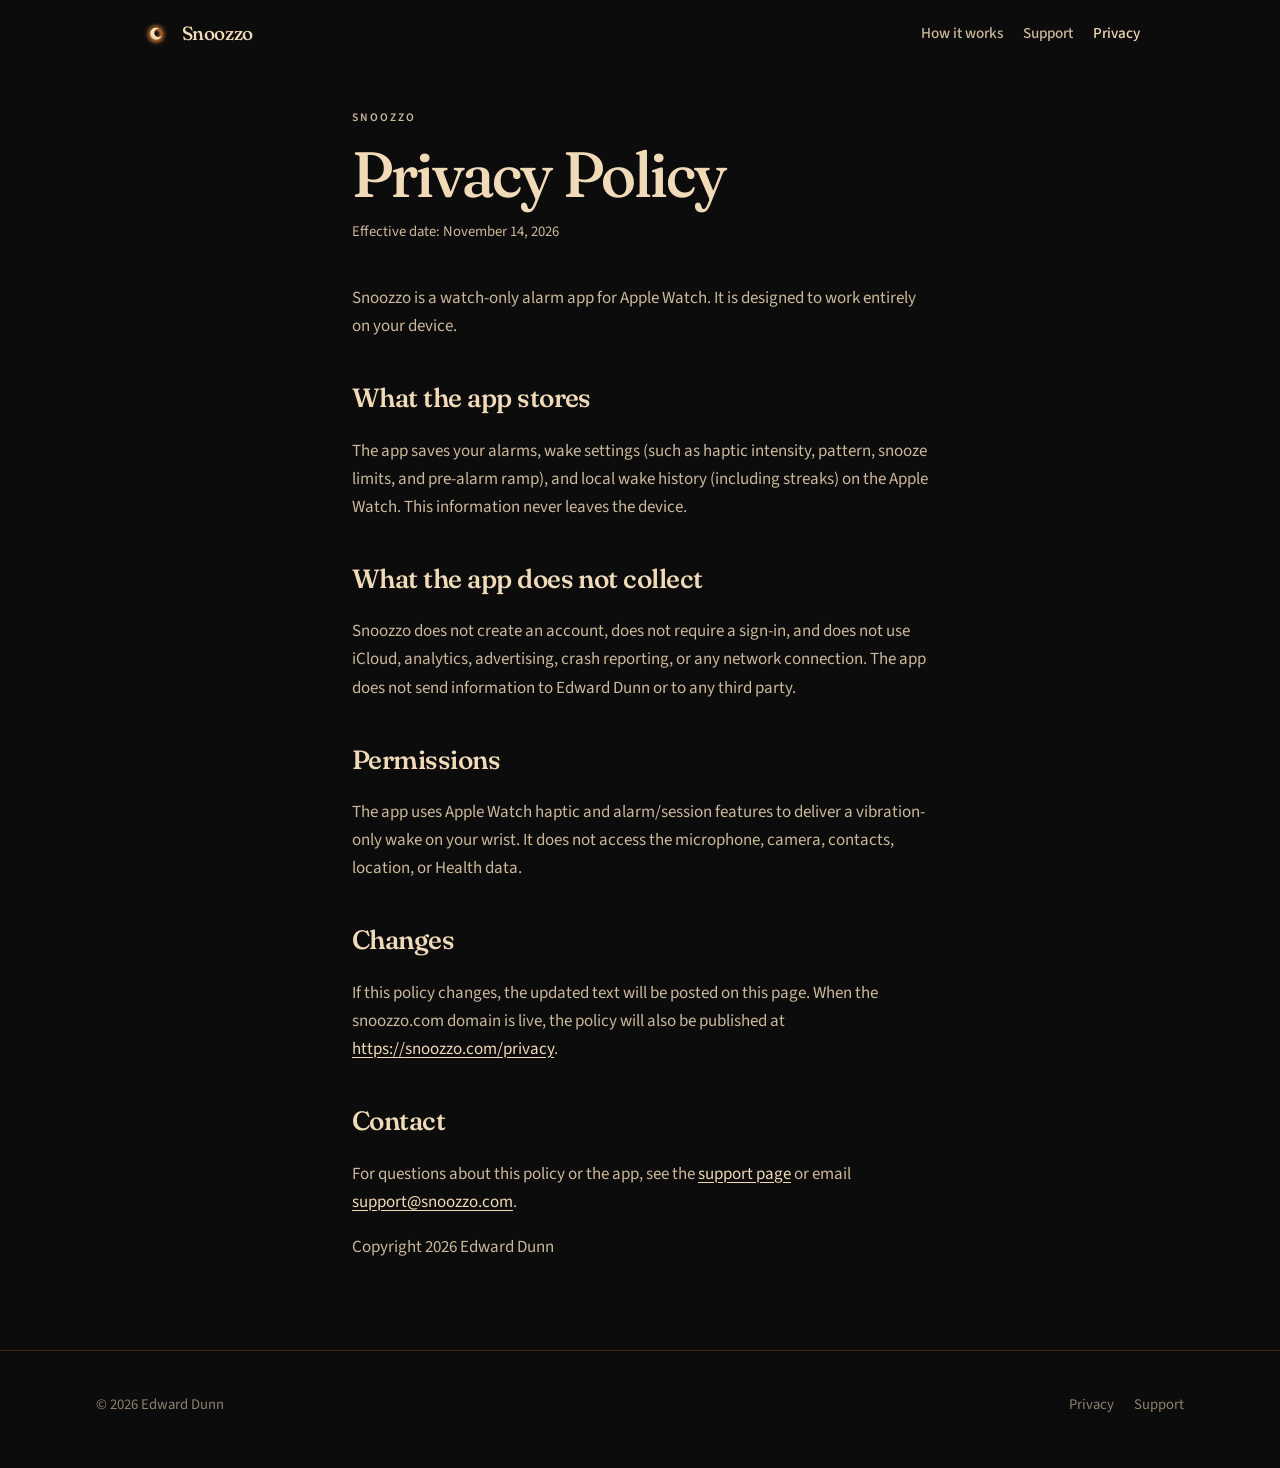
==== privacy.html @ b9fc7475 "Add Snoozzo marketing site Static homepage, privacy, and support pages for the watch-only alarm app." ====
<!DOCTYPE html>
<html lang="en">
<head>
  <meta charset="utf-8">
  <meta name="viewport" content="width=device-width, initial-scale=1">
  <title>Privacy Policy — Snoozzo</title>
  <meta name="description" content="Snoozzo privacy policy. The app collects no data, needs no account, and works entirely on your Apple Watch.">
  <link rel="canonical" href="https://erdtheturd.github.io/silent-alarm-buddy/privacy.html">
  <link rel="icon" href="favicon.png" type="image/png" sizes="32x32">
  <link rel="icon" href="favicon.ico" sizes="any">
  <link rel="apple-touch-icon" href="apple-touch-icon.png">
  <meta name="theme-color" content="#0c0c0d">
  <meta property="og:type" content="website">
  <meta property="og:title" content="Privacy Policy — Snoozzo">
  <meta property="og:description" content="Snoozzo collects no data and works entirely on your Apple Watch.">
  <meta property="og:url" content="https://erdtheturd.github.io/silent-alarm-buddy/privacy.html">
  <meta property="og:image" content="https://erdtheturd.github.io/silent-alarm-buddy/og-image.png">
  <meta name="twitter:card" content="summary_large_image">
  <link rel="stylesheet" href="styles.css">
</head>
<body>
  <a class="skip" href="#main">Skip to content</a>
  <header class="site-header">
    <a class="logo" href="index.html">
      <img src="assets/icon-64.png" width="32" height="32" alt="">
      <span>Snoozzo</span>
    </a>
    <nav class="site-nav" aria-label="Primary">
      <a href="index.html#how">How it works</a>
      <a href="support.html">Support</a>
      <a href="privacy.html" aria-current="page">Privacy</a>
    </nav>
  </header>

  <main id="main" class="page">
    <header class="page-header">
      <p class="eyebrow">Snoozzo</p>
      <h1>Privacy Policy</h1>
      <p class="updated">Effective date: November 14, 2026</p>
    </header>

    <article>
      <p>Snoozzo is a watch-only alarm app for Apple Watch. It is designed to work entirely on your device.</p>

      <h2>What the app stores</h2>
      <p>The app saves your alarms, wake settings (such as haptic intensity, pattern, snooze limits, and pre-alarm ramp), and local wake history (including streaks) on the Apple Watch. This information never leaves the device.</p>

      <h2>What the app does not collect</h2>
      <p>Snoozzo does not create an account, does not require a sign-in, and does not use iCloud, analytics, advertising, crash reporting, or any network connection. The app does not send information to Edward Dunn or to any third party.</p>

      <h2>Permissions</h2>
      <p>The app uses Apple Watch haptic and alarm/session features to deliver a vibration-only wake on your wrist. It does not access the microphone, camera, contacts, location, or Health data.</p>

      <h2>Changes</h2>
      <p>If this policy changes, the updated text will be posted on this page. When the snoozzo.com domain is live, the policy will also be published at <a href="https://snoozzo.com/privacy">https://snoozzo.com/privacy</a>.</p>

      <h2>Contact</h2>
      <p>For questions about this policy or the app, see the <a href="support.html">support page</a> or email <a href="mailto:support@snoozzo.com">support@snoozzo.com</a><!-- TODO: snoozzo.com email not set up yet -->.</p>

      <p>Copyright 2026 Edward Dunn</p>
    </article>
  </main>

  <footer class="site-footer">
    <div class="footer-inner">
      <p>© 2026 Edward Dunn</p>
      <nav class="footer-links" aria-label="Footer">
        <a href="privacy.html">Privacy</a>
        <a href="support.html">Support</a>
      </nav>
    </div>
  </footer>
</body>
</html>
---- styles.css ----
@font-face {
  font-family: Fraunces;
  src: url("fonts/fraunces.woff2") format("woff2");
  font-weight: 100 900;
  font-style: normal;
  font-display: swap;
}

@font-face {
  font-family: "Source Sans 3";
  src: url("fonts/source-sans.woff2") format("woff2");
  font-weight: 200 900;
  font-style: normal;
  font-display: swap;
}

:root {
  --bg: #0c0c0d;
  --cream: #f0dab7;
  --cream-soft: #cbb89a;
  --cream-dim: #8f7f6c;
  --amber: #c47a2c;
  --amber-deep: #a96627;
  --hairline: rgba(196, 122, 44, 0.28);
  --text: #f3e6d0;
  --font-display: Fraunces, "Iowan Old Style", Palatino, Georgia, serif;
  --font-body: "Source Sans 3", -apple-system, BlinkMacSystemFont, "Segoe UI", Helvetica, sans-serif;
  --measure: 36rem;
  --pad: clamp(1.25rem, 5vw, 2.75rem);
  --header-h: 4.25rem;
}

*,
*::before,
*::after {
  box-sizing: border-box;
}

html {
  scroll-behavior: smooth;
}

@media (prefers-reduced-motion: reduce) {
  html {
    scroll-behavior: auto;
  }

  *,
  *::before,
  *::after {
    animation: none !important;
    transition: none !important;
  }
}

html:focus-within {
  scroll-behavior: smooth;
}

@media (prefers-reduced-motion: reduce) {
  html:focus-within {
    scroll-behavior: auto;
  }
}

body {
  margin: 0;
  background: var(--bg);
  color: var(--text);
  font-family: var(--font-body);
  font-size: 1.0625rem;
  line-height: 1.65;
  font-weight: 400;
  -webkit-font-smoothing: antialiased;
  text-rendering: optimizeLegibility;
}

img {
  max-width: 100%;
  height: auto;
}

a {
  color: var(--cream);
  text-underline-offset: 0.18em;
}

a:hover {
  color: #fff6e4;
}

a:focus-visible,
button:focus-visible,
.store-btn:focus-visible {
  outline: 2px solid var(--amber);
  outline-offset: 3px;
}

.skip {
  position: absolute;
  left: 0.75rem;
  top: -3.5rem;
  z-index: 20;
  background: var(--cream);
  color: var(--bg);
  padding: 0.5rem 0.85rem;
  text-decoration: none;
  border-radius: 2px;
  font-weight: 600;
}

.skip:focus {
  top: 0.75rem;
}

.wrap {
  width: min(68rem, 100%);
  margin-inline: auto;
  padding-inline: var(--pad);
}

/* Header */

.site-header {
  display: flex;
  align-items: center;
  justify-content: space-between;
  gap: 1rem;
  min-height: var(--header-h);
  padding: 0.85rem var(--pad);
  width: min(68rem, 100%);
  margin-inline: auto;
}

.logo {
  display: inline-flex;
  align-items: center;
  gap: 0.6rem;
  text-decoration: none;
  color: var(--cream);
}

.logo img {
  width: 2rem;
  height: 2rem;
  border-radius: 22%;
  display: block;
}

.logo span {
  font-family: var(--font-display);
  font-size: 1.2rem;
  font-weight: 500;
  letter-spacing: -0.02em;
  font-variation-settings: "SOFT" 40, "opsz" 36, "wght" 500, "WONK" 0;
}

.site-nav {
  display: flex;
  flex-wrap: wrap;
  justify-content: flex-end;
  gap: 0.35rem 1.25rem;
}

.site-nav a {
  color: var(--cream-soft);
  text-decoration: none;
  font-size: 0.95rem;
  font-weight: 500;
}

.site-nav a:hover,
.site-nav a[aria-current="page"] {
  color: var(--cream);
}

/* Hero */

.hero {
  position: relative;
  isolation: isolate;
  text-align: center;
  padding: clamp(2.5rem, 8vh, 5.5rem) var(--pad) clamp(3.5rem, 10vh, 6.5rem);
  min-height: calc(100svh - var(--header-h));
  display: flex;
  flex-direction: column;
  align-items: center;
  justify-content: center;
}

.hero-icon {
  width: min(13rem, 46vw);
  height: auto;
  display: block;
  margin: 0 auto 0.25rem;
}

.eyebrow {
  margin: 0;
  font-size: 0.72rem;
  font-weight: 600;
  letter-spacing: 0.18em;
  text-transform: uppercase;
  color: var(--amber);
}

.hero h1 {
  margin: 0.15em 0 0.28em;
  font-family: var(--font-display);
  font-weight: 500;
  font-size: clamp(4.25rem, 16vw, 8rem);
  line-height: 0.9;
  letter-spacing: -0.035em;
  color: var(--cream);
  font-variation-settings: "SOFT" 50, "opsz" 144, "wght" 500, "WONK" 0;
}

.pitch {
  margin: 0 auto;
  max-width: 22.5em;
  font-size: clamp(1.15rem, 2.4vw, 1.45rem);
  line-height: 1.45;
  color: var(--cream-soft);
  font-weight: 400;
}

.lede {
  margin: 1rem auto 0;
  max-width: 28em;
  color: var(--cream-dim);
  font-size: 1rem;
}

.store-btn {
  display: inline-block;
  margin-top: 2rem;
  padding: 0.85rem 1.45rem;
  border: 1px solid var(--cream);
  border-radius: 999px;
  background: var(--cream);
  color: var(--bg);
  text-decoration: none;
  font-weight: 600;
  font-size: 0.98rem;
  letter-spacing: 0.01em;
}

.store-btn:hover {
  background: #fff1d8;
  color: var(--bg);
  border-color: #fff1d8;
}

.store-btn[aria-disabled="true"] {
  cursor: default;
}

/* Watch frames */

.shots {
  padding: 0 0 clamp(3rem, 7vh, 5rem);
}

.shots-row {
  display: flex;
  gap: 1.75rem;
  justify-content: center;
  align-items: flex-end;
  overflow-x: auto;
  scroll-snap-type: x mandatory;
  padding: 1.25rem var(--pad) 2rem;
  -webkit-overflow-scrolling: touch;
  scrollbar-width: thin;
  scrollbar-color: var(--amber-deep) transparent;
}

.shots-row figure {
  margin: 0;
  flex: 0 0 auto;
  scroll-snap-align: center;
  text-align: center;
}

.shots-row figcaption {
  margin-top: 0.9rem;
  color: var(--cream-dim);
  font-size: 0.85rem;
}

.watch {
  --w: 198px;
  width: var(--w);
  position: relative;
  filter: drop-shadow(0 18px 28px rgba(0, 0, 0, 0.55));
}

.watch.is-hero-watch {
  --w: 220px;
}

.watch-case {
  position: relative;
  background: linear-gradient(160deg, #4a4744 0%, #1c1b1a 42%, #0a0a0a 100%);
  border-radius: 42px;
  padding: 7px;
  box-shadow:
    inset 0 1px 0 rgba(255, 255, 255, 0.22),
    inset 0 -1px 0 rgba(0, 0, 0, 0.7),
    0 0 0 1px rgba(0, 0, 0, 0.75);
}

.watch-case::before {
  content: "";
  position: absolute;
  right: -6px;
  top: 22%;
  width: 6px;
  height: 28px;
  background: linear-gradient(90deg, #5c5956, #c9c3b8 50%, #7a7773);
  border-radius: 0 3px 3px 0;
  box-shadow: 0 1px 2px rgba(0, 0, 0, 0.45);
}

.watch-case::after {
  content: "";
  position: absolute;
  right: -5px;
  top: 48%;
  width: 5px;
  height: 16px;
  background: linear-gradient(90deg, #3f3d3b, #9a9590);
  border-radius: 0 2px 2px 0;
}

.watch-screen {
  border-radius: 36px;
  overflow: hidden;
  background: #000;
  line-height: 0;
}

.watch-screen img {
  width: 100%;
  height: auto;
  display: block;
}

/* Features */

.feature {
  padding: clamp(3.75rem, 9vh, 6.25rem) var(--pad);
  border-top: 1px solid var(--hairline);
}

.feature-inner {
  width: min(var(--measure), 100%);
  margin-inline: auto;
}

.feature.split .feature-inner {
  width: min(68rem, 100%);
  display: grid;
  grid-template-columns: 1fr;
  gap: 2.5rem;
  align-items: center;
}

@media (min-width: 800px) {
  .feature.split .feature-inner {
    grid-template-columns: 1fr auto;
    gap: 4.5rem;
  }

  .feature.split.flip .feature-inner {
    grid-template-columns: auto 1fr;
  }

  .feature.split.flip .feature-copy {
    order: 2;
  }
}

.kicker {
  margin: 0;
  font-size: 0.72rem;
  font-weight: 600;
  letter-spacing: 0.16em;
  text-transform: uppercase;
  color: var(--amber);
}

.feature h2 {
  margin: 0.35em 0 0.5em;
  font-family: var(--font-display);
  font-weight: 500;
  font-size: clamp(2rem, 4.6vw, 3.15rem);
  line-height: 1.12;
  letter-spacing: -0.025em;
  color: var(--cream);
  font-variation-settings: "SOFT" 30, "opsz" 48, "wght" 500, "WONK" 0;
}

.feature p {
  margin: 0 0 1em;
  color: var(--cream-soft);
}

.feature p:last-child {
  margin-bottom: 0;
}

.feature.split .feature-copy {
  max-width: var(--measure);
}

.feature-watch {
  justify-self: center;
}

.cta-band {
  text-align: center;
  padding: clamp(3.5rem, 8vh, 5.5rem) var(--pad);
  border-top: 1px solid var(--hairline);
}

.cta-band p {
  margin: 0 auto 0.25rem;
  max-width: 22em;
  color: var(--cream-soft);
}

/* Interior pages */

.page {
  padding: 2.5rem var(--pad) 4.5rem;
}

.page-header {
  width: min(var(--measure), 100%);
  margin: 0 auto 2.5rem;
}

.page-header h1 {
  margin: 0.2em 0 0.2em;
  font-family: var(--font-display);
  font-weight: 500;
  font-size: clamp(2.5rem, 7vw, 4rem);
  line-height: 1.05;
  letter-spacing: -0.03em;
  color: var(--cream);
  font-variation-settings: "SOFT" 40, "opsz" 72, "wght" 500, "WONK" 0;
}

.page article {
  width: min(var(--measure), 100%);
  margin-inline: auto;
}

.page h2 {
  margin: 2.25rem 0 0.5rem;
  font-family: var(--font-display);
  font-weight: 500;
  font-size: 1.65rem;
  letter-spacing: -0.02em;
  color: var(--cream);
  font-variation-settings: "SOFT" 25, "opsz" 28, "wght" 550, "WONK" 0;
}

.page p,
.page li {
  color: var(--cream-soft);
}

.page ul {
  padding-left: 1.15rem;
}

.page li + li {
  margin-top: 0.35rem;
}

.updated {
  margin: 0.35rem 0 0;
  color: var(--cream-dim);
  font-size: 0.92rem;
}

/* Footer */

.site-footer {
  border-top: 1px solid var(--hairline);
  padding: 1.75rem var(--pad) 2.25rem;
}

.footer-inner {
  width: min(68rem, 100%);
  margin-inline: auto;
  display: flex;
  flex-wrap: wrap;
  gap: 0.75rem 1.5rem;
  align-items: center;
  justify-content: space-between;
  color: var(--cream-dim);
  font-size: 0.92rem;
}

.footer-links {
  display: flex;
  flex-wrap: wrap;
  gap: 0.85rem 1.25rem;
}

.footer-links a {
  color: var(--cream-dim);
  text-decoration: none;
}

.footer-links a:hover {
  color: var(--cream);
}

@media (max-width: 640px) {
  .site-header {
    flex-wrap: wrap;
    align-items: center;
    row-gap: 0.5rem;
  }

  .site-nav {
    width: 100%;
    justify-content: flex-start;
    flex-wrap: nowrap;
    gap: 1.1rem;
  }

  .hero h1 {
    font-size: clamp(3.6rem, 22vw, 5.5rem);
  }

  .watch,
  .watch.is-hero-watch {
    --w: 172px;
  }

  .watch-case {
    border-radius: 36px;
    padding: 6px;
  }

  .watch-screen {
    border-radius: 30px;
  }
}
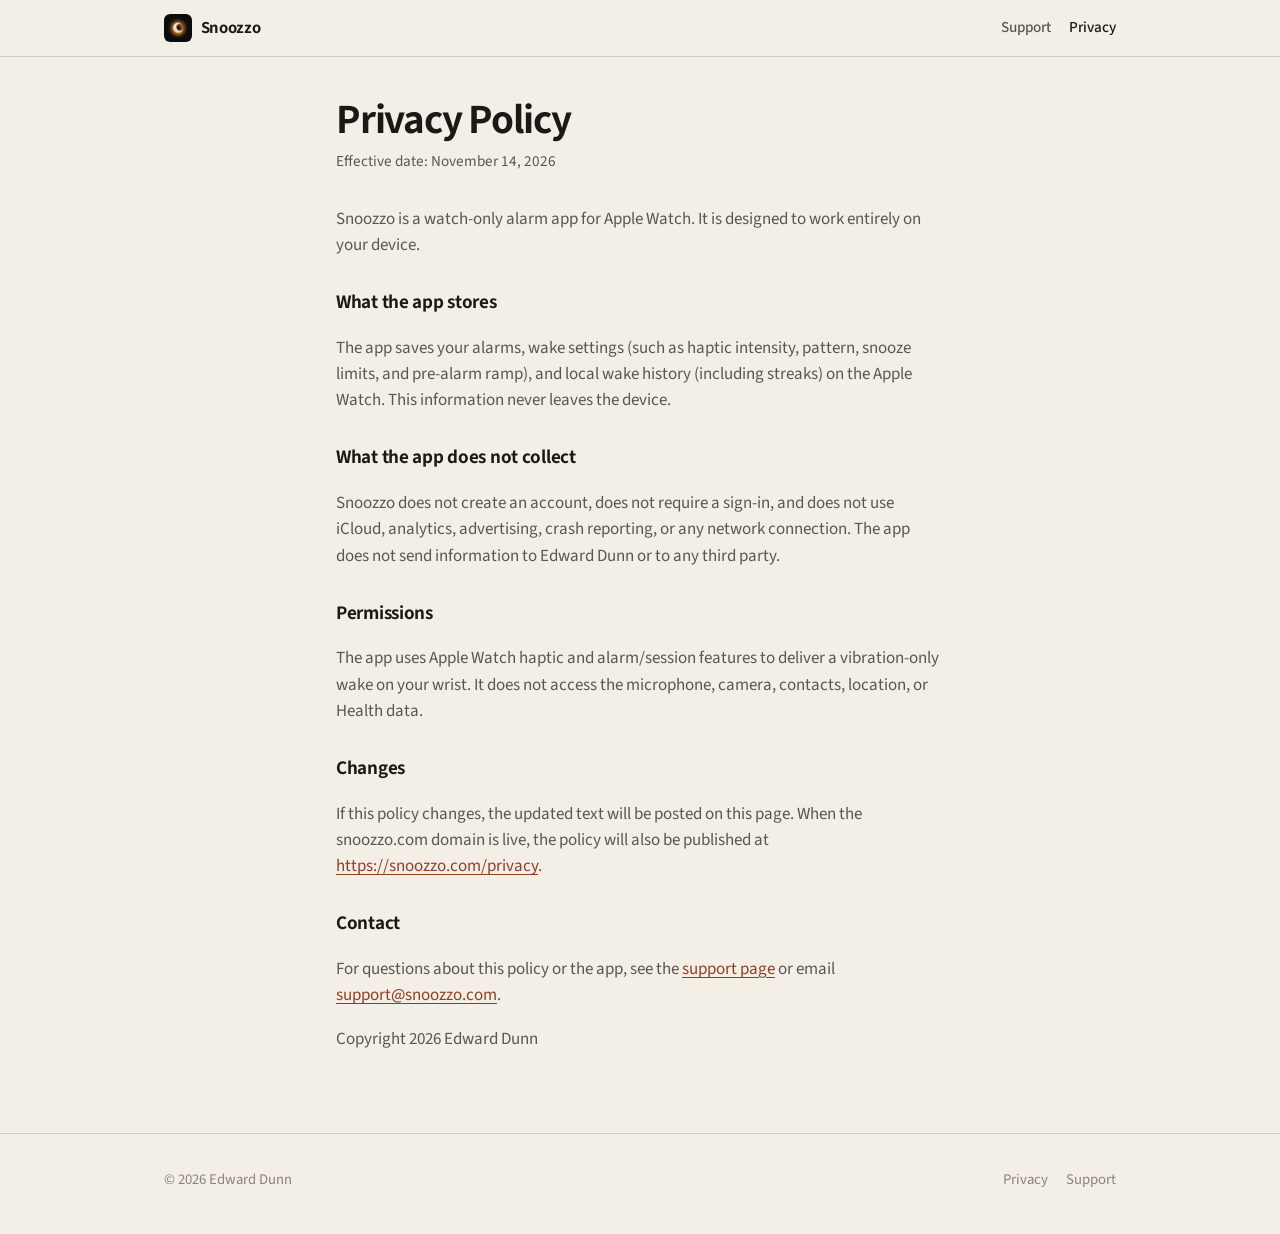
==== commit 6f5668a6: "Redesign Snoozzo marketing site Replace the dark glow-orb template with a product-first page: warm p" ====
--- a/privacy.html
+++ b/privacy.html
@@ -9,7 +9,7 @@
   <link rel="icon" href="favicon.png" type="image/png" sizes="32x32">
   <link rel="icon" href="favicon.ico" sizes="any">
   <link rel="apple-touch-icon" href="apple-touch-icon.png">
-  <meta name="theme-color" content="#0c0c0d">
+  <meta name="theme-color" content="#f3eee6">
   <meta property="og:type" content="website">
   <meta property="og:title" content="Privacy Policy — Snoozzo">
   <meta property="og:description" content="Snoozzo collects no data and works entirely on your Apple Watch.">
@@ -21,48 +21,49 @@
 <body>
   <a class="skip" href="#main">Skip to content</a>
   <header class="site-header">
-    <a class="logo" href="index.html">
-      <img src="assets/icon-64.png" width="32" height="32" alt="">
-      <span>Snoozzo</span>
-    </a>
-    <nav class="site-nav" aria-label="Primary">
-      <a href="index.html#how">How it works</a>
-      <a href="support.html">Support</a>
-      <a href="privacy.html" aria-current="page">Privacy</a>
-    </nav>
+    <div class="wrap">
+      <a class="logo" href="index.html">
+        <img src="assets/icon-64.png" width="28" height="28" alt="">
+        Snoozzo
+      </a>
+      <nav class="site-nav" aria-label="Primary">
+        <a href="support.html">Support</a>
+        <a href="privacy.html" aria-current="page">Privacy</a>
+      </nav>
+    </div>
   </header>
 
   <main id="main" class="page">
-    <header class="page-header">
-      <p class="eyebrow">Snoozzo</p>
-      <h1>Privacy Policy</h1>
-      <p class="updated">Effective date: November 14, 2026</p>
-    </header>
+    <div class="wrap">
+      <header class="page-header">
+        <h1>Privacy Policy</h1>
+        <p class="updated">Effective date: November 14, 2026</p>
+      </header>
+      <article>
+        <p>Snoozzo is a watch-only alarm app for Apple Watch. It is designed to work entirely on your device.</p>
 
-    <article>
-      <p>Snoozzo is a watch-only alarm app for Apple Watch. It is designed to work entirely on your device.</p>
+        <h2>What the app stores</h2>
+        <p>The app saves your alarms, wake settings (such as haptic intensity, pattern, snooze limits, and pre-alarm ramp), and local wake history (including streaks) on the Apple Watch. This information never leaves the device.</p>
 
-      <h2>What the app stores</h2>
-      <p>The app saves your alarms, wake settings (such as haptic intensity, pattern, snooze limits, and pre-alarm ramp), and local wake history (including streaks) on the Apple Watch. This information never leaves the device.</p>
+        <h2>What the app does not collect</h2>
+        <p>Snoozzo does not create an account, does not require a sign-in, and does not use iCloud, analytics, advertising, crash reporting, or any network connection. The app does not send information to Edward Dunn or to any third party.</p>
 
-      <h2>What the app does not collect</h2>
-      <p>Snoozzo does not create an account, does not require a sign-in, and does not use iCloud, analytics, advertising, crash reporting, or any network connection. The app does not send information to Edward Dunn or to any third party.</p>
+        <h2>Permissions</h2>
+        <p>The app uses Apple Watch haptic and alarm/session features to deliver a vibration-only wake on your wrist. It does not access the microphone, camera, contacts, location, or Health data.</p>
 
-      <h2>Permissions</h2>
-      <p>The app uses Apple Watch haptic and alarm/session features to deliver a vibration-only wake on your wrist. It does not access the microphone, camera, contacts, location, or Health data.</p>
+        <h2>Changes</h2>
+        <p>If this policy changes, the updated text will be posted on this page. When the snoozzo.com domain is live, the policy will also be published at <a href="https://snoozzo.com/privacy">https://snoozzo.com/privacy</a>.</p>
 
-      <h2>Changes</h2>
-      <p>If this policy changes, the updated text will be posted on this page. When the snoozzo.com domain is live, the policy will also be published at <a href="https://snoozzo.com/privacy">https://snoozzo.com/privacy</a>.</p>
+        <h2>Contact</h2>
+        <p>For questions about this policy or the app, see the <a href="support.html">support page</a> or email <a href="mailto:support@snoozzo.com">support@snoozzo.com</a><!-- TODO: snoozzo.com email not set up yet -->.</p>
 
-      <h2>Contact</h2>
-      <p>For questions about this policy or the app, see the <a href="support.html">support page</a> or email <a href="mailto:support@snoozzo.com">support@snoozzo.com</a><!-- TODO: snoozzo.com email not set up yet -->.</p>
-
-      <p>Copyright 2026 Edward Dunn</p>
-    </article>
+        <p>Copyright 2026 Edward Dunn</p>
+      </article>
+    </div>
   </main>
 
   <footer class="site-footer">
-    <div class="footer-inner">
+    <div class="wrap footer-inner">
       <p>© 2026 Edward Dunn</p>
       <nav class="footer-links" aria-label="Footer">
         <a href="privacy.html">Privacy</a>
--- a/styles.css
+++ b/styles.css
@@ -1,11 +1,3 @@
-@font-face {
-  font-family: Fraunces;
-  src: url("fonts/fraunces.woff2") format("woff2");
-  font-weight: 100 900;
-  font-style: normal;
-  font-display: swap;
-}
-
 @font-face {
   font-family: "Source Sans 3";
   src: url("fonts/source-sans.woff2") format("woff2");
@@ -15,19 +7,17 @@
 }
 
 :root {
-  --bg: #0c0c0d;
-  --cream: #f0dab7;
-  --cream-soft: #cbb89a;
-  --cream-dim: #8f7f6c;
-  --amber: #c47a2c;
-  --amber-deep: #a96627;
-  --hairline: rgba(196, 122, 44, 0.28);
-  --text: #f3e6d0;
-  --font-display: Fraunces, "Iowan Old Style", Palatino, Georgia, serif;
-  --font-body: "Source Sans 3", -apple-system, BlinkMacSystemFont, "Segoe UI", Helvetica, sans-serif;
-  --measure: 36rem;
-  --pad: clamp(1.25rem, 5vw, 2.75rem);
-  --header-h: 4.25rem;
+  --paper: #f3eee6;
+  --paper-2: #e8e1d4;
+  --ink: #1b1916;
+  --muted: #5c574e;
+  --faint: #8a8378;
+  --accent: #8f3f24;
+  --rule: #d4ccc0;
+  --max: 64rem;
+  --measure: 38rem;
+  --pad: clamp(1.25rem, 4.5vw, 2.25rem);
+  --font: -apple-system, BlinkMacSystemFont, "Source Sans 3", "Segoe UI", Helvetica, Arial, sans-serif;
 }
 
 *,
@@ -37,39 +27,16 @@
 }
 
 html {
-  scroll-behavior: smooth;
-}
-
-@media (prefers-reduced-motion: reduce) {
-  html {
-    scroll-behavior: auto;
-  }
-
-  *,
-  *::before,
-  *::after {
-    animation: none !important;
-    transition: none !important;
-  }
-}
-
-html:focus-within {
-  scroll-behavior: smooth;
-}
-
-@media (prefers-reduced-motion: reduce) {
-  html:focus-within {
-    scroll-behavior: auto;
-  }
+  scroll-behavior: auto;
 }
 
 body {
   margin: 0;
-  background: var(--bg);
-  color: var(--text);
-  font-family: var(--font-body);
+  background: var(--paper);
+  color: var(--ink);
+  font-family: var(--font);
   font-size: 1.0625rem;
-  line-height: 1.65;
+  line-height: 1.55;
   font-weight: 400;
   -webkit-font-smoothing: antialiased;
   text-rendering: optimizeLegibility;
@@ -78,21 +45,20 @@
 img {
   max-width: 100%;
   height: auto;
+  display: block;
 }
 
 a {
-  color: var(--cream);
-  text-underline-offset: 0.18em;
+  color: var(--accent);
+  text-underline-offset: 0.16em;
 }
 
 a:hover {
-  color: #fff6e4;
-}
-
-a:focus-visible,
-button:focus-visible,
-.store-btn:focus-visible {
-  outline: 2px solid var(--amber);
+  color: #6e2f1a;
+}
+
+a:focus-visible {
+  outline: 2px solid var(--accent);
   outline-offset: 3px;
 }
 
@@ -101,11 +67,10 @@
   left: 0.75rem;
   top: -3.5rem;
   z-index: 20;
-  background: var(--cream);
-  color: var(--bg);
-  padding: 0.5rem 0.85rem;
+  background: var(--ink);
+  color: var(--paper);
+  padding: 0.5rem 0.8rem;
   text-decoration: none;
-  border-radius: 2px;
   font-weight: 600;
 }
 
@@ -114,7 +79,7 @@
 }
 
 .wrap {
-  width: min(68rem, 100%);
+  width: min(var(--max), 100%);
   margin-inline: auto;
   padding-inline: var(--pad);
 }
@@ -122,48 +87,43 @@
 /* Header */
 
 .site-header {
+  border-bottom: 1px solid var(--rule);
+}
+
+.site-header .wrap {
   display: flex;
   align-items: center;
   justify-content: space-between;
   gap: 1rem;
-  min-height: var(--header-h);
-  padding: 0.85rem var(--pad);
-  width: min(68rem, 100%);
-  margin-inline: auto;
+  min-height: 3.5rem;
+  padding-top: 0.7rem;
+  padding-bottom: 0.7rem;
 }
 
 .logo {
   display: inline-flex;
   align-items: center;
-  gap: 0.6rem;
+  gap: 0.55rem;
   text-decoration: none;
-  color: var(--cream);
+  color: var(--ink);
+  font-weight: 650;
+  font-size: 1.05rem;
+  letter-spacing: -0.02em;
 }
 
 .logo img {
-  width: 2rem;
-  height: 2rem;
+  width: 1.75rem;
+  height: 1.75rem;
   border-radius: 22%;
-  display: block;
-}
-
-.logo span {
-  font-family: var(--font-display);
-  font-size: 1.2rem;
-  font-weight: 500;
-  letter-spacing: -0.02em;
-  font-variation-settings: "SOFT" 40, "opsz" 36, "wght" 500, "WONK" 0;
 }
 
 .site-nav {
   display: flex;
-  flex-wrap: wrap;
-  justify-content: flex-end;
-  gap: 0.35rem 1.25rem;
+  gap: 1.15rem;
 }
 
 .site-nav a {
-  color: var(--cream-soft);
+  color: var(--muted);
   text-decoration: none;
   font-size: 0.95rem;
   font-weight: 500;
@@ -171,154 +131,95 @@
 
 .site-nav a:hover,
 .site-nav a[aria-current="page"] {
-  color: var(--cream);
+  color: var(--ink);
 }
 
 /* Hero */
 
 .hero {
-  position: relative;
-  isolation: isolate;
-  text-align: center;
-  padding: clamp(2.5rem, 8vh, 5.5rem) var(--pad) clamp(3.5rem, 10vh, 6.5rem);
-  min-height: calc(100svh - var(--header-h));
-  display: flex;
-  flex-direction: column;
+  padding: 3.25rem 0 3.5rem;
+}
+
+.hero .wrap {
+  display: grid;
+  grid-template-columns: minmax(0, 1fr) auto;
+  gap: 3.25rem 3.75rem;
   align-items: center;
-  justify-content: center;
-}
-
-.hero-icon {
-  width: min(13rem, 46vw);
-  height: auto;
-  display: block;
-  margin: 0 auto 0.25rem;
-}
-
-.eyebrow {
+}
+
+.hero h1 {
+  margin: 0 0 0.8rem;
+  font-size: clamp(2rem, 4.2vw, 3.05rem);
+  line-height: 1.14;
+  font-weight: 650;
+  letter-spacing: -0.03em;
+  max-width: 16ch;
+}
+
+.hero .lead {
   margin: 0;
-  font-size: 0.72rem;
+  max-width: 32em;
+  color: var(--muted);
+  font-size: 1.125rem;
+  line-height: 1.5;
+}
+
+.soon {
+  display: inline-block;
+  margin: 1.4rem 0 0;
+  padding: 0.55rem 0.85rem;
+  border: 1px solid var(--ink);
+  color: var(--ink);
+  background: transparent;
+  text-decoration: none;
+  font-size: 0.92rem;
   font-weight: 600;
-  letter-spacing: 0.18em;
-  text-transform: uppercase;
-  color: var(--amber);
-}
-
-.hero h1 {
-  margin: 0.15em 0 0.28em;
-  font-family: var(--font-display);
-  font-weight: 500;
-  font-size: clamp(4.25rem, 16vw, 8rem);
-  line-height: 0.9;
-  letter-spacing: -0.035em;
-  color: var(--cream);
-  font-variation-settings: "SOFT" 50, "opsz" 144, "wght" 500, "WONK" 0;
-}
-
-.pitch {
-  margin: 0 auto;
-  max-width: 22.5em;
-  font-size: clamp(1.15rem, 2.4vw, 1.45rem);
-  line-height: 1.45;
-  color: var(--cream-soft);
-  font-weight: 400;
-}
-
-.lede {
-  margin: 1rem auto 0;
-  max-width: 28em;
-  color: var(--cream-dim);
-  font-size: 1rem;
-}
-
-.store-btn {
-  display: inline-block;
-  margin-top: 2rem;
-  padding: 0.85rem 1.45rem;
-  border: 1px solid var(--cream);
-  border-radius: 999px;
-  background: var(--cream);
-  color: var(--bg);
-  text-decoration: none;
-  font-weight: 600;
-  font-size: 0.98rem;
-  letter-spacing: 0.01em;
-}
-
-.store-btn:hover {
-  background: #fff1d8;
-  color: var(--bg);
-  border-color: #fff1d8;
-}
-
-.store-btn[aria-disabled="true"] {
+  letter-spacing: 0;
+  border-radius: 4px;
+}
+
+.soon[aria-disabled="true"] {
   cursor: default;
 }
 
-/* Watch frames */
-
-.shots {
-  padding: 0 0 clamp(3rem, 7vh, 5rem);
-}
-
-.shots-row {
-  display: flex;
-  gap: 1.75rem;
-  justify-content: center;
-  align-items: flex-end;
-  overflow-x: auto;
-  scroll-snap-type: x mandatory;
-  padding: 1.25rem var(--pad) 2rem;
-  -webkit-overflow-scrolling: touch;
-  scrollbar-width: thin;
-  scrollbar-color: var(--amber-deep) transparent;
-}
-
-.shots-row figure {
+.hero-product {
   margin: 0;
-  flex: 0 0 auto;
-  scroll-snap-align: center;
-  text-align: center;
-}
-
-.shots-row figcaption {
-  margin-top: 0.9rem;
-  color: var(--cream-dim);
-  font-size: 0.85rem;
-}
+  justify-self: center;
+}
+
+/* Watch frame */
 
 .watch {
-  --w: 198px;
+  --w: 248px;
   width: var(--w);
   position: relative;
-  filter: drop-shadow(0 18px 28px rgba(0, 0, 0, 0.55));
-}
-
-.watch.is-hero-watch {
-  --w: 220px;
+  filter: drop-shadow(0 14px 22px rgba(27, 25, 22, 0.2));
+}
+
+.watch.large {
+  --w: 304px;
 }
 
 .watch-case {
   position: relative;
-  background: linear-gradient(160deg, #4a4744 0%, #1c1b1a 42%, #0a0a0a 100%);
-  border-radius: 42px;
-  padding: 7px;
+  background: linear-gradient(165deg, #6a6764 0%, #3a3937 38%, #1d1c1b 100%);
+  border-radius: 58px;
+  padding: 8px;
   box-shadow:
-    inset 0 1px 0 rgba(255, 255, 255, 0.22),
-    inset 0 -1px 0 rgba(0, 0, 0, 0.7),
-    0 0 0 1px rgba(0, 0, 0, 0.75);
+    inset 0 1px 0 rgba(255, 255, 255, 0.28),
+    inset 0 -1px 0 rgba(0, 0, 0, 0.55),
+    0 0 0 1px rgba(0, 0, 0, 0.35);
 }
 
 .watch-case::before {
   content: "";
   position: absolute;
-  right: -6px;
-  top: 22%;
-  width: 6px;
-  height: 28px;
-  background: linear-gradient(90deg, #5c5956, #c9c3b8 50%, #7a7773);
+  right: -7px;
+  top: 21%;
+  width: 7px;
+  height: 32px;
+  background: linear-gradient(90deg, #4e4c4a, #cfc8be 55%, #7a7774);
   border-radius: 0 3px 3px 0;
-  box-shadow: 0 1px 2px rgba(0, 0, 0, 0.45);
 }
 
 .watch-case::after {
@@ -327,128 +228,147 @@
   right: -5px;
   top: 48%;
   width: 5px;
-  height: 16px;
+  height: 18px;
   background: linear-gradient(90deg, #3f3d3b, #9a9590);
   border-radius: 0 2px 2px 0;
 }
 
 .watch-screen {
-  border-radius: 36px;
+  border-radius: 50px;
   overflow: hidden;
-  background: #000;
+  background: #0e0e10;
   line-height: 0;
 }
 
 .watch-screen img {
   width: 100%;
   height: auto;
+}
+
+figcaption {
+  margin-top: 0.8rem;
+  text-align: center;
+  color: var(--faint);
+  font-size: 0.88rem;
+}
+
+/* Sections */
+
+.band {
+  padding: 2.85rem 0;
+  border-top: 1px solid var(--rule);
+}
+
+.band.alt {
+  background: var(--paper-2);
+}
+
+.prose {
+  width: min(var(--measure), 100%);
+}
+
+.band h2 {
+  margin: 0 0 0.7rem;
+  font-size: clamp(1.45rem, 2.5vw, 1.85rem);
+  line-height: 1.2;
+  font-weight: 650;
+  letter-spacing: -0.025em;
+}
+
+.band p {
+  margin: 0 0 0.9rem;
+  color: var(--muted);
+}
+
+.band p:last-child {
+  margin-bottom: 0;
+}
+
+.steps {
+  list-style: none;
+  margin: 1.25rem 0 0;
+  padding: 0;
+  counter-reset: step;
+}
+
+.steps li {
+  position: relative;
+  counter-increment: step;
+  padding: 1.1rem 0 1.15rem 3rem;
+  border-top: 1px solid var(--rule);
+  color: var(--muted);
+}
+
+.steps li:last-child {
+  padding-bottom: 0;
+}
+
+.steps li::before {
+  content: counter(step);
+  position: absolute;
+  left: 0;
+  top: 1.1rem;
+  font-weight: 650;
+  color: var(--ink);
+  font-variant-numeric: tabular-nums;
+}
+
+.steps strong {
   display: block;
-}
-
-/* Features */
-
-.feature {
-  padding: clamp(3.75rem, 9vh, 6.25rem) var(--pad);
-  border-top: 1px solid var(--hairline);
-}
-
-.feature-inner {
+  color: var(--ink);
+  font-weight: 650;
+  margin-bottom: 0.2rem;
+}
+
+.split {
+  display: grid;
+  grid-template-columns: minmax(0, 1fr);
+  gap: 2rem;
+  align-items: center;
+}
+
+.faq {
   width: min(var(--measure), 100%);
-  margin-inline: auto;
-}
-
-.feature.split .feature-inner {
-  width: min(68rem, 100%);
-  display: grid;
-  grid-template-columns: 1fr;
-  gap: 2.5rem;
-  align-items: center;
-}
-
-@media (min-width: 800px) {
-  .feature.split .feature-inner {
-    grid-template-columns: 1fr auto;
-    gap: 4.5rem;
-  }
-
-  .feature.split.flip .feature-inner {
-    grid-template-columns: auto 1fr;
-  }
-
-  .feature.split.flip .feature-copy {
-    order: 2;
-  }
-}
-
-.kicker {
+}
+
+.faq h3 {
+  margin: 1.35rem 0 0.3rem;
+  font-size: 1.05rem;
+  font-weight: 650;
+  letter-spacing: -0.01em;
+}
+
+.faq h3:first-child {
+  margin-top: 0.4rem;
+}
+
+.faq p {
   margin: 0;
-  font-size: 0.72rem;
-  font-weight: 600;
-  letter-spacing: 0.16em;
-  text-transform: uppercase;
-  color: var(--amber);
-}
-
-.feature h2 {
-  margin: 0.35em 0 0.5em;
-  font-family: var(--font-display);
-  font-weight: 500;
-  font-size: clamp(2rem, 4.6vw, 3.15rem);
-  line-height: 1.12;
-  letter-spacing: -0.025em;
-  color: var(--cream);
-  font-variation-settings: "SOFT" 30, "opsz" 48, "wght" 500, "WONK" 0;
-}
-
-.feature p {
-  margin: 0 0 1em;
-  color: var(--cream-soft);
-}
-
-.feature p:last-child {
-  margin-bottom: 0;
-}
-
-.feature.split .feature-copy {
-  max-width: var(--measure);
-}
-
-.feature-watch {
-  justify-self: center;
-}
-
-.cta-band {
-  text-align: center;
-  padding: clamp(3.5rem, 8vh, 5.5rem) var(--pad);
-  border-top: 1px solid var(--hairline);
-}
-
-.cta-band p {
-  margin: 0 auto 0.25rem;
-  max-width: 22em;
-  color: var(--cream-soft);
 }
 
 /* Interior pages */
 
 .page {
-  padding: 2.5rem var(--pad) 4.5rem;
+  padding: 2.5rem 0 4rem;
 }
 
 .page-header {
   width: min(var(--measure), 100%);
-  margin: 0 auto 2.5rem;
+  margin: 0 auto 2rem;
 }
 
 .page-header h1 {
-  margin: 0.2em 0 0.2em;
-  font-family: var(--font-display);
-  font-weight: 500;
-  font-size: clamp(2.5rem, 7vw, 4rem);
-  line-height: 1.05;
+  margin: 0 0 0.4rem;
+  font-size: clamp(2rem, 4vw, 2.6rem);
+  line-height: 1.12;
+  font-weight: 650;
   letter-spacing: -0.03em;
-  color: var(--cream);
-  font-variation-settings: "SOFT" 40, "opsz" 72, "wght" 500, "WONK" 0;
+}
+
+.updated {
+  margin: 0;
+  color: var(--faint);
+  font-size: 0.95rem;
 }
 
 .page article {
@@ -457,97 +377,88 @@
 }
 
 .page h2 {
-  margin: 2.25rem 0 0.5rem;
-  font-family: var(--font-display);
-  font-weight: 500;
-  font-size: 1.65rem;
-  letter-spacing: -0.02em;
-  color: var(--cream);
-  font-variation-settings: "SOFT" 25, "opsz" 28, "wght" 550, "WONK" 0;
+  margin: 1.85rem 0 0.4rem;
+  font-size: 1.2rem;
+  font-weight: 650;
+  letter-spacing: -0.015em;
 }
 
 .page p,
 .page li {
-  color: var(--cream-soft);
+  color: var(--muted);
 }
 
 .page ul {
   padding-left: 1.15rem;
 }
 
-.page li + li {
-  margin-top: 0.35rem;
-}
-
-.updated {
-  margin: 0.35rem 0 0;
-  color: var(--cream-dim);
-  font-size: 0.92rem;
-}
-
 /* Footer */
 
 .site-footer {
-  border-top: 1px solid var(--hairline);
-  padding: 1.75rem var(--pad) 2.25rem;
+  border-top: 1px solid var(--rule);
+  padding: 1.25rem 0 1.75rem;
 }
 
 .footer-inner {
-  width: min(68rem, 100%);
-  margin-inline: auto;
   display: flex;
   flex-wrap: wrap;
-  gap: 0.75rem 1.5rem;
+  gap: 0.7rem 1.5rem;
   align-items: center;
   justify-content: space-between;
-  color: var(--cream-dim);
+  color: var(--faint);
   font-size: 0.92rem;
 }
 
 .footer-links {
   display: flex;
-  flex-wrap: wrap;
-  gap: 0.85rem 1.25rem;
+  gap: 1.15rem;
 }
 
 .footer-links a {
-  color: var(--cream-dim);
+  color: var(--faint);
   text-decoration: none;
 }
 
 .footer-links a:hover {
-  color: var(--cream);
-}
-
-@media (max-width: 640px) {
-  .site-header {
-    flex-wrap: wrap;
-    align-items: center;
-    row-gap: 0.5rem;
-  }
-
-  .site-nav {
-    width: 100%;
-    justify-content: flex-start;
-    flex-wrap: nowrap;
-    gap: 1.1rem;
+  color: var(--ink);
+}
+
+@media (max-width: 800px) {
+  .hero {
+    padding: 2.15rem 0 2.35rem;
+  }
+
+  .band {
+    padding: 2.15rem 0;
+  }
+
+  .hero .wrap {
+    grid-template-columns: 1fr;
+    gap: 1.75rem;
   }
 
   .hero h1 {
-    font-size: clamp(3.6rem, 22vw, 5.5rem);
+    max-width: 14ch;
   }
 
   .watch,
-  .watch.is-hero-watch {
-    --w: 172px;
+  .watch.large {
+    --w: 220px;
   }
 
   .watch-case {
-    border-radius: 36px;
-    padding: 6px;
+    border-radius: 48px;
+    padding: 7px;
   }
 
   .watch-screen {
-    border-radius: 30px;
-  }
-}
+    border-radius: 41px;
+  }
+}
+
+@media (min-width: 801px) {
+  .split {
+    grid-template-columns: minmax(0, 1fr) auto;
+    gap: 3.5rem;
+  }
+}
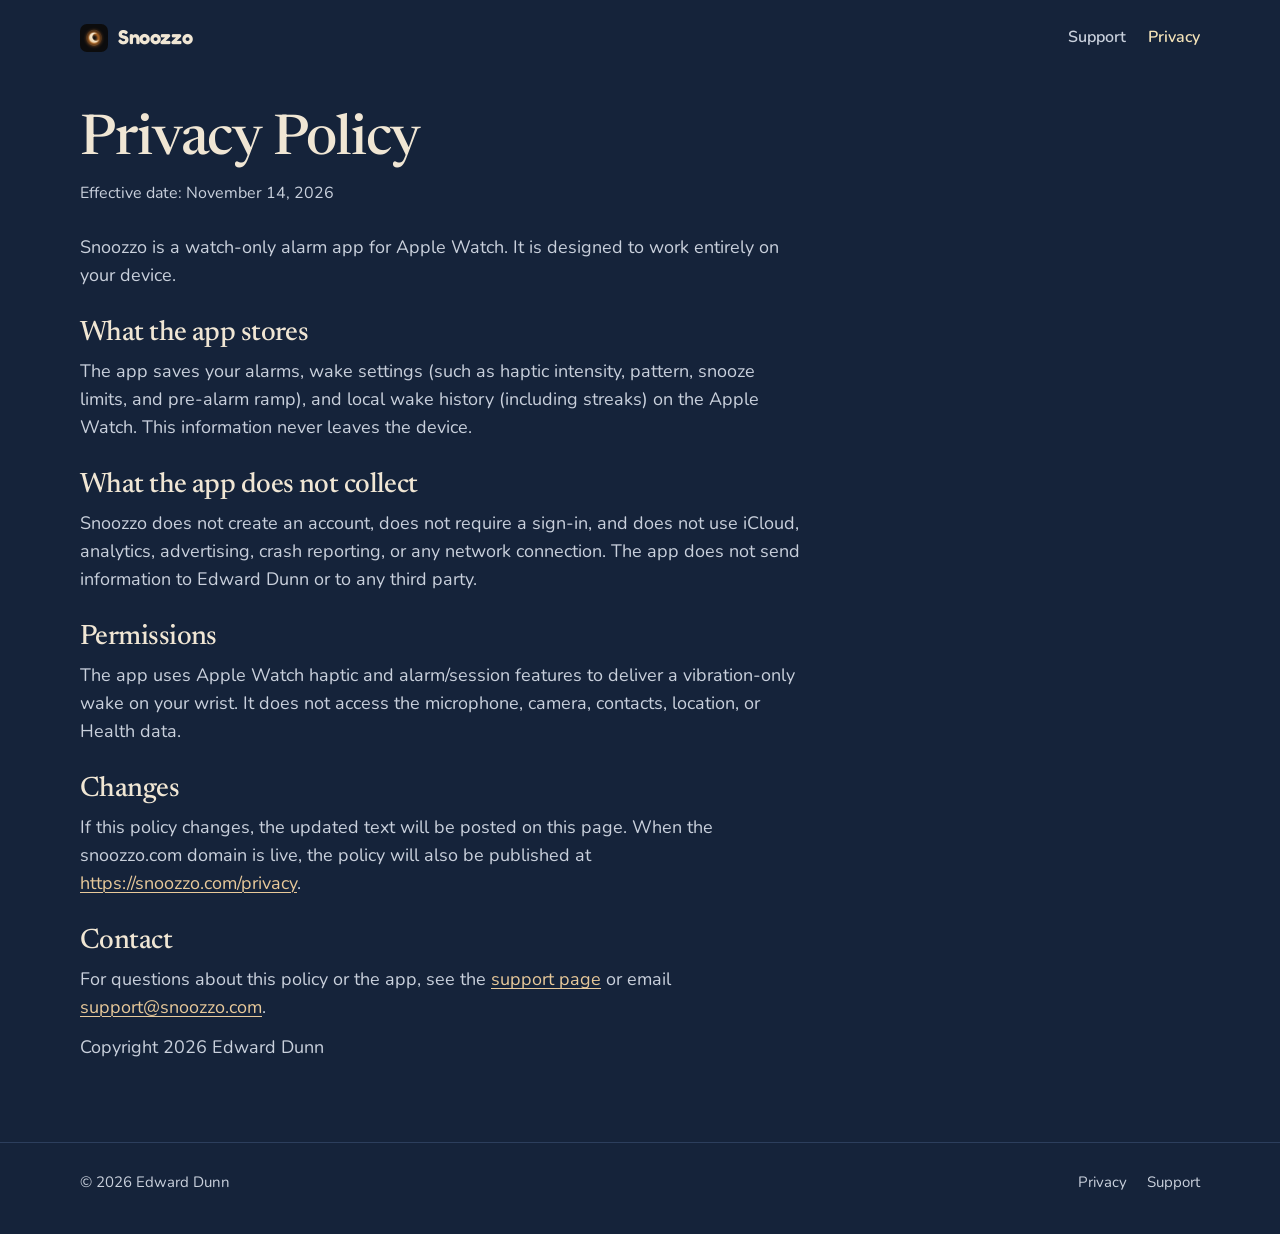
==== commit 44c9798d: "Snoozzo site v3: cozy night sky with playful bed illustration Mix the night-sky look with the cheeky" ====
--- a/privacy.html
+++ b/privacy.html
@@ -9,7 +9,7 @@
   <link rel="icon" href="favicon.png" type="image/png" sizes="32x32">
   <link rel="icon" href="favicon.ico" sizes="any">
   <link rel="apple-touch-icon" href="apple-touch-icon.png">
-  <meta name="theme-color" content="#f3eee6">
+  <meta name="theme-color" content="#15233A">
   <meta property="og:type" content="website">
   <meta property="og:title" content="Privacy Policy — Snoozzo">
   <meta property="og:description" content="Snoozzo collects no data and works entirely on your Apple Watch.">
--- a/styles.css
+++ b/styles.css
@@ -1,464 +1,375 @@
 @font-face {
-  font-family: "Source Sans 3";
-  src: url("fonts/source-sans.woff2") format("woff2");
-  font-weight: 200 900;
+  font-family: "Newsreader";
+  src: url("fonts/newsreader.woff2") format("woff2");
+  font-weight: 400 700;
   font-style: normal;
   font-display: swap;
 }
+@font-face {
+  font-family: "Newsreader";
+  src: url("fonts/newsreader-italic.woff2") format("woff2");
+  font-weight: 400 700;
+  font-style: italic;
+  font-display: swap;
+}
+@font-face {
+  font-family: "Nunito";
+  src: url("fonts/nunito.woff2") format("woff2");
+  font-weight: 400 800;
+  font-style: normal;
+  font-display: swap;
+}
+@font-face {
+  font-family: "Fredoka";
+  src: url("fonts/fredoka.woff2") format("woff2");
+  font-weight: 400 700;
+  font-style: normal;
+  font-display: swap;
+}
 
 :root {
-  --paper: #f3eee6;
-  --paper-2: #e8e1d4;
-  --ink: #1b1916;
-  --muted: #5c574e;
-  --faint: #8a8378;
-  --accent: #8f3f24;
-  --rule: #d4ccc0;
-  --max: 64rem;
-  --measure: 38rem;
-  --pad: clamp(1.25rem, 4.5vw, 2.25rem);
-  --font: -apple-system, BlinkMacSystemFont, "Source Sans 3", "Segoe UI", Helvetica, Arial, sans-serif;
-}
-
-*,
-*::before,
-*::after {
-  box-sizing: border-box;
-}
-
-html {
-  scroll-behavior: auto;
-}
+  --navy: #15233A;
+  --navy-2: #1B2C48;
+  --ink: #F0E6D4;
+  --muted: #C9D0DC;
+  --gold: #E8C99A;
+  --gold-deep: #F3E2B8;
+  --line: #2C3E5C;
+  --max: 1120px;
+}
+
+* { box-sizing: border-box; margin: 0; padding: 0; }
+
+html { background: var(--navy); }
 
 body {
-  margin: 0;
-  background: var(--paper);
+  font-family: "Nunito", "Gill Sans", sans-serif;
+  font-size: 18px;
+  line-height: 1.55;
   color: var(--ink);
-  font-family: var(--font);
-  font-size: 1.0625rem;
-  line-height: 1.55;
-  font-weight: 400;
+  background: var(--navy);
   -webkit-font-smoothing: antialiased;
-  text-rendering: optimizeLegibility;
-}
-
-img {
-  max-width: 100%;
-  height: auto;
-  display: block;
-}
+}
+
+img { max-width: 100%; height: auto; display: block; }
 
 a {
-  color: var(--accent);
-  text-underline-offset: 0.16em;
-}
-
-a:hover {
-  color: #6e2f1a;
-}
-
-a:focus-visible {
-  outline: 2px solid var(--accent);
-  outline-offset: 3px;
-}
+  color: var(--gold);
+  text-decoration-thickness: 1px;
+  text-underline-offset: 3px;
+}
+a:hover { color: var(--gold-deep); }
 
 .skip {
   position: absolute;
-  left: 0.75rem;
-  top: -3.5rem;
+  left: -999px;
+  top: 8px;
+  background: var(--gold);
+  color: var(--navy);
+  padding: 8px 12px;
   z-index: 20;
-  background: var(--ink);
-  color: var(--paper);
-  padding: 0.5rem 0.8rem;
-  text-decoration: none;
-  font-weight: 600;
-}
-
-.skip:focus {
-  top: 0.75rem;
-}
+}
+.skip:focus { left: 8px; }
 
 .wrap {
-  width: min(var(--max), 100%);
-  margin-inline: auto;
-  padding-inline: var(--pad);
-}
-
-/* Header */
+  width: min(var(--max), calc(100% - 64px));
+  margin: 0 auto;
+}
 
 .site-header {
-  border-bottom: 1px solid var(--rule);
-}
-
-.site-header .wrap {
+  position: relative;
+  z-index: 2;
+  padding: 22px 0;
+}
+.site-header .wrap,
+.footer-inner {
   display: flex;
   align-items: center;
   justify-content: space-between;
-  gap: 1rem;
-  min-height: 3.5rem;
-  padding-top: 0.7rem;
-  padding-bottom: 0.7rem;
+  gap: 16px;
 }
 
 .logo {
-  display: inline-flex;
+  display: flex;
   align-items: center;
-  gap: 0.55rem;
+  gap: 10px;
+  color: var(--ink);
   text-decoration: none;
-  color: var(--ink);
+  font-family: "Fredoka", "Nunito", sans-serif;
   font-weight: 650;
-  font-size: 1.05rem;
+  font-size: 20px;
   letter-spacing: -0.02em;
 }
-
 .logo img {
-  width: 1.75rem;
-  height: 1.75rem;
-  border-radius: 22%;
-}
+  width: 28px;
+  height: 28px;
+  border-radius: 7px;
+}
+.logo:hover { color: var(--gold-deep); }
 
 .site-nav {
   display: flex;
-  gap: 1.15rem;
-}
-
+  gap: 22px;
+}
 .site-nav a {
   color: var(--muted);
   text-decoration: none;
-  font-size: 0.95rem;
+  font-size: 16px;
+  font-weight: 600;
+}
+.site-nav a:hover,
+.site-nav a[aria-current="page"] { color: var(--gold-deep); }
+
+/* —— Hero —— */
+.hero {
+  position: relative;
+  overflow: hidden;
+  padding: 8px 0 28px;
+  min-height: 0;
+}
+.hero-sky {
+  position: absolute;
+  inset: 0;
+  overflow: hidden;
+  pointer-events: none;
+  z-index: 0;
+}
+.hero-sky svg {
+  position: absolute;
+  top: 0;
+  right: 0;
+  height: 100%;
+  width: auto;
+  min-height: 0;
+}
+.hero-inner {
+  position: relative;
+  z-index: 1;
+  display: grid;
+  grid-template-columns: 1fr 1fr;
+  gap: 32px 40px;
+  align-items: center;
+}
+.hero-copy { max-width: 34em; }
+
+h1, h2, h3 {
+  font-family: "Newsreader", "Palatino Linotype", serif;
   font-weight: 500;
-}
-
-.site-nav a:hover,
-.site-nav a[aria-current="page"] {
-  color: var(--ink);
-}
-
-/* Hero */
-
-.hero {
-  padding: 3.25rem 0 3.5rem;
-}
-
-.hero .wrap {
-  display: grid;
-  grid-template-columns: minmax(0, 1fr) auto;
-  gap: 3.25rem 3.75rem;
-  align-items: center;
+  letter-spacing: -0.02em;
+  line-height: 1.08;
 }
 
 .hero h1 {
-  margin: 0 0 0.8rem;
-  font-size: clamp(2rem, 4.2vw, 3.05rem);
-  line-height: 1.14;
-  font-weight: 650;
-  letter-spacing: -0.03em;
-  max-width: 16ch;
-}
-
-.hero .lead {
-  margin: 0;
-  max-width: 32em;
-  color: var(--muted);
-  font-size: 1.125rem;
+  font-size: clamp(40px, 5.4vw, 68px);
+  margin: 0 0 22px;
+}
+.hero h1 em {
+  font-style: italic;
+  font-weight: 450;
+  color: var(--gold);
+}
+
+.lead {
+  font-size: 19px;
   line-height: 1.5;
+  color: var(--muted);
+  max-width: 28em;
+  margin-bottom: 28px;
 }
 
 .soon {
   display: inline-block;
-  margin: 1.4rem 0 0;
-  padding: 0.55rem 0.85rem;
-  border: 1px solid var(--ink);
+  font-family: "Fredoka", "Nunito", sans-serif;
+  font-weight: 600;
+  font-size: 16px;
+  color: var(--navy);
+  background: var(--gold);
+  border-radius: 999px;
+  padding: 10px 18px;
+  line-height: 1;
+}
+
+.bed { width: 100%; }
+.bed svg {
+  width: 100%;
+  max-width: 580px;
+  height: auto;
+  overflow: visible;
+  margin-left: auto;
+}
+
+/* —— Sections —— */
+.band {
+  position: relative;
+  padding: 56px 0;
+}
+.band + .band { border-top: 1px solid var(--line); }
+.band.tint { background: var(--navy-2); }
+
+.prose { max-width: 38em; }
+.prose h2, .faq h2, .how h2, .closer h2 {
+  font-size: clamp(30px, 3.6vw, 44px);
+  margin-bottom: 16px;
+}
+.prose p, .faq p { color: var(--muted); }
+.prose p + p { margin-top: 14px; }
+
+/* How it works */
+.how-grid {
+  display: grid;
+  grid-template-columns: 1fr auto;
+  gap: 56px;
+  align-items: center;
+}
+.steps {
+  list-style: none;
+  counter-reset: step;
+  margin-top: 28px;
+}
+.steps li {
+  position: relative;
+  padding: 0 0 28px 56px;
+  color: var(--muted);
+}
+.steps li:last-child { padding-bottom: 0; }
+.steps li::before {
+  counter-increment: step;
+  content: counter(step);
+  position: absolute;
+  left: 0;
+  top: -4px;
+  font-family: "Newsreader", serif;
+  font-style: italic;
+  font-size: 32px;
+  color: var(--gold);
+  line-height: 1;
+}
+.steps strong {
+  display: block;
+  font-family: "Newsreader", serif;
+  font-weight: 550;
+  font-size: 22px;
   color: var(--ink);
-  background: transparent;
-  text-decoration: none;
-  font-size: 0.92rem;
-  font-weight: 600;
-  letter-spacing: 0;
-  border-radius: 4px;
-}
-
-.soon[aria-disabled="true"] {
-  cursor: default;
-}
-
-.hero-product {
-  margin: 0;
-  justify-self: center;
+  margin-bottom: 6px;
 }
 
 /* Watch frame */
-
-.watch {
-  --w: 248px;
-  width: var(--w);
-  position: relative;
-  filter: drop-shadow(0 14px 22px rgba(27, 25, 22, 0.2));
-}
-
-.watch.large {
-  --w: 304px;
-}
-
-.watch-case {
-  position: relative;
-  background: linear-gradient(165deg, #6a6764 0%, #3a3937 38%, #1d1c1b 100%);
-  border-radius: 58px;
-  padding: 8px;
-  box-shadow:
-    inset 0 1px 0 rgba(255, 255, 255, 0.28),
-    inset 0 -1px 0 rgba(0, 0, 0, 0.55),
-    0 0 0 1px rgba(0, 0, 0, 0.35);
-}
-
-.watch-case::before {
-  content: "";
-  position: absolute;
-  right: -7px;
-  top: 21%;
-  width: 7px;
-  height: 32px;
-  background: linear-gradient(90deg, #4e4c4a, #cfc8be 55%, #7a7774);
-  border-radius: 0 3px 3px 0;
-}
-
-.watch-case::after {
-  content: "";
-  position: absolute;
-  right: -5px;
-  top: 48%;
-  width: 5px;
-  height: 18px;
-  background: linear-gradient(90deg, #3f3d3b, #9a9590);
-  border-radius: 0 2px 2px 0;
-}
-
-.watch-screen {
-  border-radius: 50px;
-  overflow: hidden;
-  background: #0e0e10;
-  line-height: 0;
-}
-
-.watch-screen img {
+.watch-wrap { padding: 8px 12px 0 0; }
+.watch { position: relative; width: 260px; }
+.band-top, .band-bot {
+  width: 104px;
+  margin: 0 auto;
+  background: #1A1C20;
+}
+.band-top { height: 28px; border-radius: 8px 8px 0 0; }
+.band-bot { height: 28px; border-radius: 0 0 8px 8px; }
+.bezel {
+  position: relative;
+  background: #0E0F12;
+  border-radius: 60px;
+  padding: 12px;
+  border: 2px solid #2A2C32;
+}
+.bezel img {
   width: 100%;
   height: auto;
-}
-
-figcaption {
-  margin-top: 0.8rem;
+  border-radius: 48px;
+}
+.crown {
+  position: absolute;
+  right: -8px;
+  top: 76px;
+  width: 8px;
+  height: 28px;
+  background: #3A3D44;
+  border-radius: 0 3px 3px 0;
+}
+.side-btn {
+  position: absolute;
+  right: -6px;
+  top: 116px;
+  width: 5px;
+  height: 20px;
+  background: #3A3D44;
+  border-radius: 0 2px 2px 0;
+}
+.watch-caption {
+  margin-top: 14px;
   text-align: center;
-  color: var(--faint);
-  font-size: 0.88rem;
-}
-
-/* Sections */
-
-.band {
-  padding: 2.85rem 0;
-  border-top: 1px solid var(--rule);
-}
-
-.band.alt {
-  background: var(--paper-2);
-}
-
-.prose {
-  width: min(var(--measure), 100%);
-}
-
-.band h2 {
-  margin: 0 0 0.7rem;
-  font-size: clamp(1.45rem, 2.5vw, 1.85rem);
-  line-height: 1.2;
-  font-weight: 650;
-  letter-spacing: -0.025em;
-}
-
-.band p {
-  margin: 0 0 0.9rem;
-  color: var(--muted);
-}
-
-.band p:last-child {
-  margin-bottom: 0;
-}
-
-.steps {
-  list-style: none;
-  margin: 1.25rem 0 0;
-  padding: 0;
-  counter-reset: step;
-}
-
-.steps li {
-  position: relative;
-  counter-increment: step;
-  padding: 1.1rem 0 1.15rem 3rem;
-  border-top: 1px solid var(--rule);
-  color: var(--muted);
-}
-
-.steps li:last-child {
-  padding-bottom: 0;
-}
-
-.steps li::before {
-  content: counter(step);
-  position: absolute;
-  left: 0;
-  top: 1.1rem;
-  font-weight: 650;
-  color: var(--ink);
-  font-variant-numeric: tabular-nums;
-}
-
-.steps strong {
-  display: block;
-  color: var(--ink);
-  font-weight: 650;
-  margin-bottom: 0.2rem;
-}
-
-.split {
-  display: grid;
-  grid-template-columns: minmax(0, 1fr);
-  gap: 2rem;
-  align-items: center;
-}
-
-.faq {
-  width: min(var(--measure), 100%);
-}
-
+  font-size: 15px;
+  color: var(--muted);
+}
+
+/* FAQ */
+.faq { max-width: 40em; }
 .faq h3 {
-  margin: 1.35rem 0 0.3rem;
-  font-size: 1.05rem;
-  font-weight: 650;
-  letter-spacing: -0.01em;
-}
-
-.faq h3:first-child {
-  margin-top: 0.4rem;
-}
-
-.faq p {
-  margin: 0;
-}
-
-/* Interior pages */
-
-.page {
-  padding: 2.5rem 0 4rem;
-}
-
-.page-header {
-  width: min(var(--measure), 100%);
-  margin: 0 auto 2rem;
-}
-
-.page-header h1 {
-  margin: 0 0 0.4rem;
-  font-size: clamp(2rem, 4vw, 2.6rem);
-  line-height: 1.12;
-  font-weight: 650;
-  letter-spacing: -0.03em;
-}
-
-.updated {
-  margin: 0;
-  color: var(--faint);
-  font-size: 0.95rem;
-}
-
-.page article {
-  width: min(var(--measure), 100%);
-  margin-inline: auto;
-}
-
-.page h2 {
-  margin: 1.85rem 0 0.4rem;
-  font-size: 1.2rem;
-  font-weight: 650;
-  letter-spacing: -0.015em;
-}
-
-.page p,
-.page li {
-  color: var(--muted);
-}
-
-.page ul {
-  padding-left: 1.15rem;
-}
+  font-size: 26px;
+  margin: 28px 0 8px;
+}
+.faq h3:first-of-type { margin-top: 20px; }
+
+/* Closer */
+.closer {
+  padding: 40px 0 48px;
+  text-align: center;
+  border-top: 1px solid var(--line);
+}
+.closer .soon { margin-top: 8px; }
 
 /* Footer */
-
 .site-footer {
-  border-top: 1px solid var(--rule);
-  padding: 1.25rem 0 1.75rem;
-}
-
-.footer-inner {
-  display: flex;
-  flex-wrap: wrap;
-  gap: 0.7rem 1.5rem;
-  align-items: center;
-  justify-content: space-between;
-  color: var(--faint);
-  font-size: 0.92rem;
-}
-
-.footer-links {
-  display: flex;
-  gap: 1.15rem;
-}
-
+  padding: 28px 0 40px;
+  border-top: 1px solid var(--line);
+  font-size: 15px;
+  color: var(--muted);
+}
+.footer-links { display: flex; gap: 20px; }
 .footer-links a {
-  color: var(--faint);
+  color: var(--muted);
   text-decoration: none;
 }
-
-.footer-links a:hover {
-  color: var(--ink);
-}
-
-@media (max-width: 800px) {
-  .hero {
-    padding: 2.15rem 0 2.35rem;
+.footer-links a:hover { color: var(--gold-deep); }
+
+/* Inner pages */
+.page { padding: 36px 0 80px; }
+.page-header { margin-bottom: 28px; }
+.page-header h1 { font-size: clamp(36px, 5vw, 56px); }
+.updated { margin-top: 10px; color: var(--muted); font-size: 16px; }
+.page article { max-width: 40em; }
+.page article h2 {
+  font-size: 28px;
+  margin: 28px 0 10px;
+}
+.page article p + p { margin-top: 12px; }
+.page article p { color: var(--muted); }
+
+@media (max-width: 860px) {
+  .wrap { width: min(var(--max), calc(100% - 40px)); }
+  .hero { min-height: 0; padding-bottom: 16px; }
+  .hero-sky svg {
+    height: 420px;
+    min-height: 0;
+    top: auto;
+    bottom: -10px;
+    right: -30px;
   }
-
-  .band {
-    padding: 2.15rem 0;
+  .hero-inner {
+    grid-template-columns: 1fr;
+    gap: 20px;
   }
-
-  .hero .wrap {
+  .bed svg { margin: 0 auto; max-width: 460px; }
+  .how-grid {
     grid-template-columns: 1fr;
-    gap: 1.75rem;
+    gap: 36px;
   }
-
-  .hero h1 {
-    max-width: 14ch;
-  }
-
-  .watch,
-  .watch.large {
-    --w: 220px;
-  }
-
-  .watch-case {
-    border-radius: 48px;
-    padding: 7px;
-  }
-
-  .watch-screen {
-    border-radius: 41px;
-  }
-}
-
-@media (min-width: 801px) {
-  .split {
-    grid-template-columns: minmax(0, 1fr) auto;
-    gap: 3.5rem;
-  }
-}
+  .watch { width: 220px; margin: 0 auto; }
+  .band { padding: 56px 0; }
+}
+
+@media (max-width: 480px) {
+  .wrap { width: calc(100% - 32px); }
+  body { font-size: 17px; }
+  .hero h1 { font-size: 38px; }
+  .steps li { padding-left: 44px; }
+  .site-header { padding: 16px 0; }
+}
